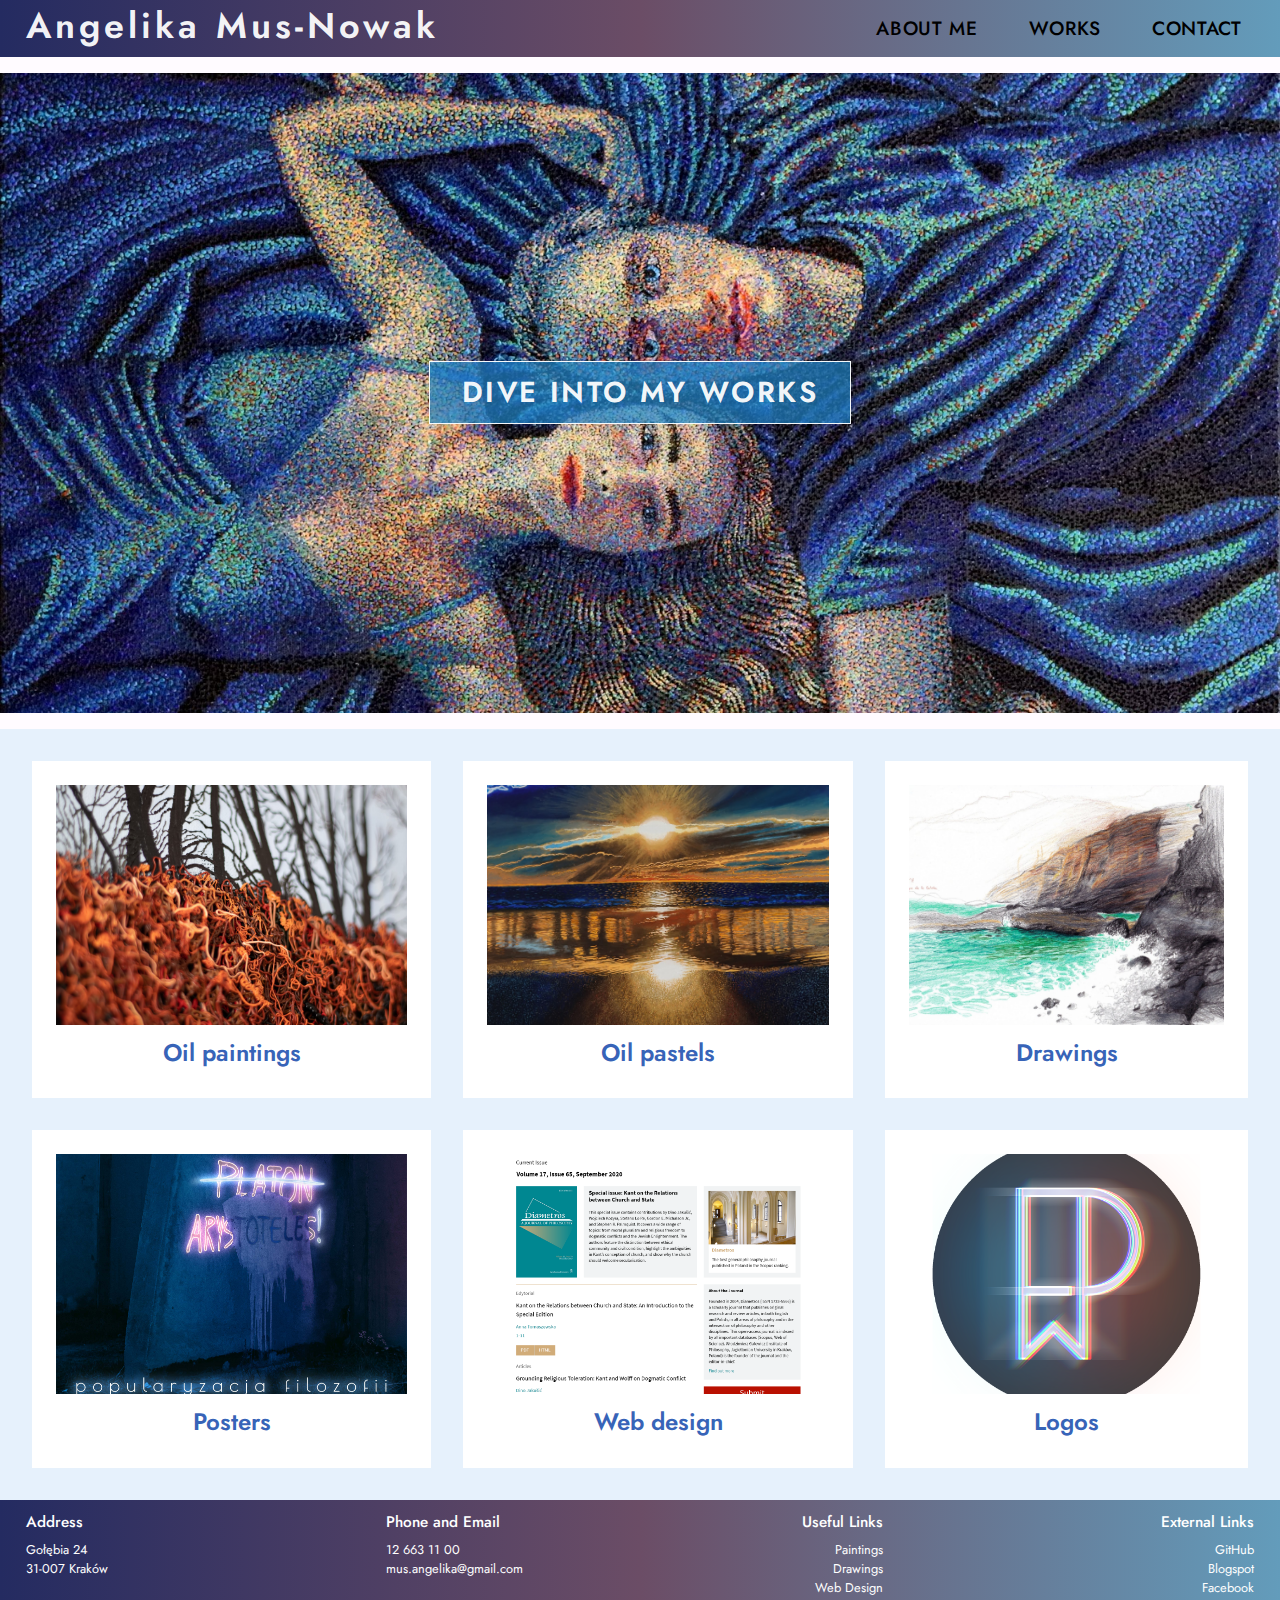
==== index.html @ d77639b1 "urlUpdate" ====
<!DOCTYPE html>
<html>
  <head>
    <meta charset="utf-8">
    <meta name="viewport" content="width=device-width, initial-scale=1">
    <title>Angelika Mus-Nowak - portfolio</title>
    <link rel='stylesheet' href='resources/reset.css'>
    <link href="https://fonts.googleapis.com/css2?family=Jost:ital,wght@0,200;0,300;0,400;0,500;0,600;0,700;1,200;1,300;1,400;1,500;1,600;1,700&display=swap" rel="stylesheet">
    <link rel='stylesheet' href='resources/styles.css'>
  </head>

  <body>
      <header>
        <h1><a href="./">Angelika <span class="nobr">Mus-Nowak</span></a></h1>
        <ul>
          <li><a href="about-me.html">ABOUT ME</a></li>
          <li><a href="#works">WORKS</a></li>
          <li><a href="#contact">CONTACT</a></li>
        </ul>
      </header>
      <div class="main">
        <a href="#works">
          <h1>Dive into my works</h1>
        </a>
      </div>
      <div id="works" class="works">
        <a id="w1" class="w1" href="https://angelikamus.blogspot.com/search/label/farby%20olejne" target="_blank" rel="noopener noreferrer">
            <div class="image"></div>
            <h2>Oil paintings</h2>
        </a>
        <a id="w2" class="w2" href="https://angelikamus.blogspot.com/search/label/pastele%20olejne" target="_blank" rel="noopener noreferrer">
          <div class="image"></div>
          <h2>Oil pastels</h2>
        </a>
        <a id="w3" class="w3" href="https://angelikamus.blogspot.com/search/label/rysunek" target="_blank" rel="noopener noreferrer">
          <div class="image"></div>
          <h2>Drawings</h2>
        </a>
        <a id="w4" class="w4" href="https://angelikamus.blogspot.com/2012/12/plakaty-dla-filozofow-uj.html" target="_blank" rel="noopener noreferrer">
          <div class="image"></div>
          <h2>Posters</h2>
        </a>
        <div id="w5" class="w5">
          <div class="image"></div>
          <h2>Web design</h2>
        </div>
        <a id="w6" class="w6" href="https://angelikamus.blogspot.com/2012/12/loga.html" target="_blank" rel="noopener noreferrer">
          <div class="image"></div>
          <h2>Logos</h2>
        </a>
      </div>
      <footer>
        <section>
          <h3 id="contact">Address</h3>
          <p>Gołębia 24</br>
            31-007 Kraków</p>
        </section>
        <section>
          <h3>Phone and Email</h3>
          <p>12 663 11 00</br>
            mus.angelika@gmail.com</p>
        </section>
        <section  class="right">
          <h3>Useful Links</h3>
          <ul>
            <li><a href="#w1">Paintings</a></li>
            <li><a href="#w3">Drawings</a></li>
            <li><a href="#w5">Web Design</a></li>  
          </ul>
        </section>
        <section class="right">
          <h3>External Links</h3>
          <ul>
            <li><a href="https://github.com/angelikamusnowak" target="_blank" rel="noopener noreferrer">GitHub</a></li>
            <li><a href="https://angelikamus.blogspot.com/" target="_blank" rel="noopener noreferrer">Blogspot</a></li>
            <li><a href="https://www.facebook.com/art.angelika.mus" target="_blank" rel="noopener noreferrer">Facebook</a></li>  
          </ul>
        </section>
      </footer>
    </div>
    <script src="main.js"></script>
  </body>

</html>
---- resources/styles.css ----
body {
    background-color: #fffbff;
    color: #000000;
    text-align: center;
    font-size: 16px;
    font-family: 'Jost', sans-serif;
}


h1 {
  font-size: 1.8rem;
  font-weight: 600;
  letter-spacing: 0.25rem;
}

h2 {
  font-size: 1.5rem;
  font-weight: 600;
  margin-bottom: 0.6rem;
}

h3 {
  font-size: 1.2rem;
  font-weight: 500;
  margin-bottom: 0.5rem;
}

span.nobr { 
  white-space: nowrap; 
}

@media only screen and (max-width: 800px) {
  body {
    font-size: 14px;
  }
}

@media only screen and (max-width: 630px) {
  body {
    font-size: 13px;
  }
}

/*header*/

header {
  display: flex;
  background-color: rgba(36, 43, 97, 1);
  background-image: linear-gradient(90deg, rgb(36, 43, 97) 0%, rgba(107, 77, 102, 1) 50%, rgba(99, 156, 187, 1) 100%);
  color: rgba(255, 255, 255, 0.863);
  justify-content: space-between;
}

header h1 {
  font-size: 2.8vw;
  flex-shrink: 4;
  padding-left: 2vw;
  padding-bottom: 0.8rem;
  padding-top: 0.5rem;
  margin: auto 0;
  text-align: left;
}

header h1 a{
  transition: color 0.5s ease-in-out;
  color: rgba(255, 255, 255, 0.959);
}

header h1 a:hover{
  color: rgba(219, 242, 255, 0.719);
}

header ul {
  flex-shrink: 1;
  display: inline-flex;
  justify-content: space-between;
  align-items: center;
  padding: 1.25vw 1vw 0.75vw 1vw;
  flex-wrap: wrap;
}

header li {
  flex-shrink: 3;
  margin-bottom: 0.5vw;
  letter-spacing: 0.05vw;
  font-size: 1.5vw;
  font-weight: 500;
  padding: 0 2vw;
  color: black;
  transition: color 1s ease-in-out;
}

header li a:hover {
  color: rgb(255, 244, 244);
}

@media only screen and (max-width: 1000px) {
  header li {
    font-size: 1.7vw;
  }

  header h1 {
    font-size: 3.2vw;
  }
}

@media only screen and (max-width: 860px) {
    header ul {
      justify-content: flex-end;
    }
    header li {
      font-size: 1.1rem;
    }
    
    header h1 {
      font-size: 1.9rem;
    }
}

@media only screen and (max-width: 600px) {
    header li {
      font-size: 1rem;
    }
    
    header h1 {
      font-size: 1.7rem;
    }
}

/*main*/

.main {
  background-image: url(images/banner_painting.JPG);
  background-repeat: no-repeat;
  background-position: center;
  background-size: cover;
  display: flex;
  flex-direction: column;
  justify-content: center;
  height: 50vw;
  margin: 1rem auto;
}

.main a {
  border: 1px solid rgba(255, 255, 255, 0.952);
  background-color: #2187caaf;
  width: fit-content;
  margin: auto;
  transition: transform 1.5s ease-in-out;
}

.main a:hover {
  background-color: rgba(255, 255, 255, 0.801);
  transform: scale(1.5);
}

.main h1 {
  width: fit-content;
  margin: auto;
  text-transform: uppercase;
  color: rgba(255, 255, 255, 0.966);
  padding: 1rem 2rem;
  letter-spacing: 0.15rem;
}
.main h1:hover {
  color: #125cb1d5;
}
@media only screen and (max-width: 630px) {
  .main h1 {
    font-size: 1.3rem;
  }
  .main a:hover {
    transform: scale(1.1);
  }
}

/*works*/

.works {
  display: grid;
  grid-template-areas: "A B C"
                      "D E F";
  gap: 2rem;
  padding: 2rem;
  background-color: #e6f1fc;
}

.works>div, .works>a{
  background-color: white;
  padding: 1.5rem;
  color: #0a41a8d0;
  transition: transform 1.8s 0.1s;
}

.works .image {
  height: 15rem;
  width: auto;
  margin-bottom: 1rem;
  background-repeat: no-repeat;
  background-position: center;
  background-size: cover;
  transition: transform 1.8s;
}

.works h2 {
  transition: transform 1.8s;
}

.w1 .image {
  background-image: url(images/paintings.jpg);
}

.w2 .image {
  background-image: url(images/pastel.JPG);
}

.w3 .image {
  background-image: url(images/drawings.jpg);
}

.w4 .image {
  background-image: url(images/poster.jpg);
}

.w5 .image {
  background-image: url(images/web_design.png);
}

.w6 .image {
  background-image: url(images/logo.png);
}

@media only screen and (max-width: 800px) {
  .works {
    grid-template: 1fr 1fr 1fr / 1fr 1fr;
  }
}

@media only screen and (max-width: 630px) {
  .works {
    grid-template: repeat(6, 1fr)/ 1fr;
  }
}

/*nav*/

nav {
  text-align: left;
  margin: 1rem 2vw;
}

nav a {
  color: rgb(50, 76, 163);
}

nav a:hover {
  color: rgb(124, 69, 108);
}

/*about me*/

.about-me {
  background-image: url(images/me.JPG);
  background-repeat: no-repeat;
  background-position: center;
  background-size: cover;
  display: flex;
  flex-direction: column;
  justify-content: center;
  height: 40vw;
  margin: 1rem auto 2rem;
}

.about-me p {
  background-color: #e6f1fc9d;
  padding: 1rem 2vw;
  font-weight: 500;
}

@media only screen and (max-width: 650px) {
  .about-me {
    margin: 1rem auto 1rem;
  }
}

/*footer*/

footer {
  display: flex;
  justify-content: space-between;
  background-color: rgba(36, 43, 97, 1);
  background-image: linear-gradient(90deg, rgba(36, 43, 97, 1) 0%, rgba(107, 77, 102, 1) 50%, rgba(99, 156, 187, 1) 100%);
  color:white;
  padding: 1vw 2vw;
  line-height: 1.5vw;
  text-align: left;
  font-size: 1vw;
}

footer h3 {
  font-size: 1.2vw;
}

footer a {
  color: white;
}

footer a:hover {
  color:black;
}

footer .right {
  text-align: right;
}

@media only screen and (max-width: 1267px) {
  footer {
    font-size: 0.9rem;
    line-height: 1.4rem;
    padding: 2vw 2vw;
  }

  footer h3 {
    font-size: 1.1rem;
  }
}

@media only screen and (max-width: 840px) {
    footer {
      font-size: 1.7vw;
      line-height: 2.2vw;
      padding: 2vw 2vw;
    }
  
    footer h3 {
      font-size: 2.2vw;
    }
  }

@media only screen and (max-width: 650px) {
    footer {
      flex-direction: column;
      font-size: 0.8rem;
      padding: 1rem 2rem;
      line-height: 1.2rem;
    }

    footer section {
      margin: 1rem 0;
    }

    footer h3 {
      font-size: 1.1rem;
    }

    footer a:hover {
      color:rgb(157, 211, 255)
    }

    footer .right {
      text-align: left;
    }
  }
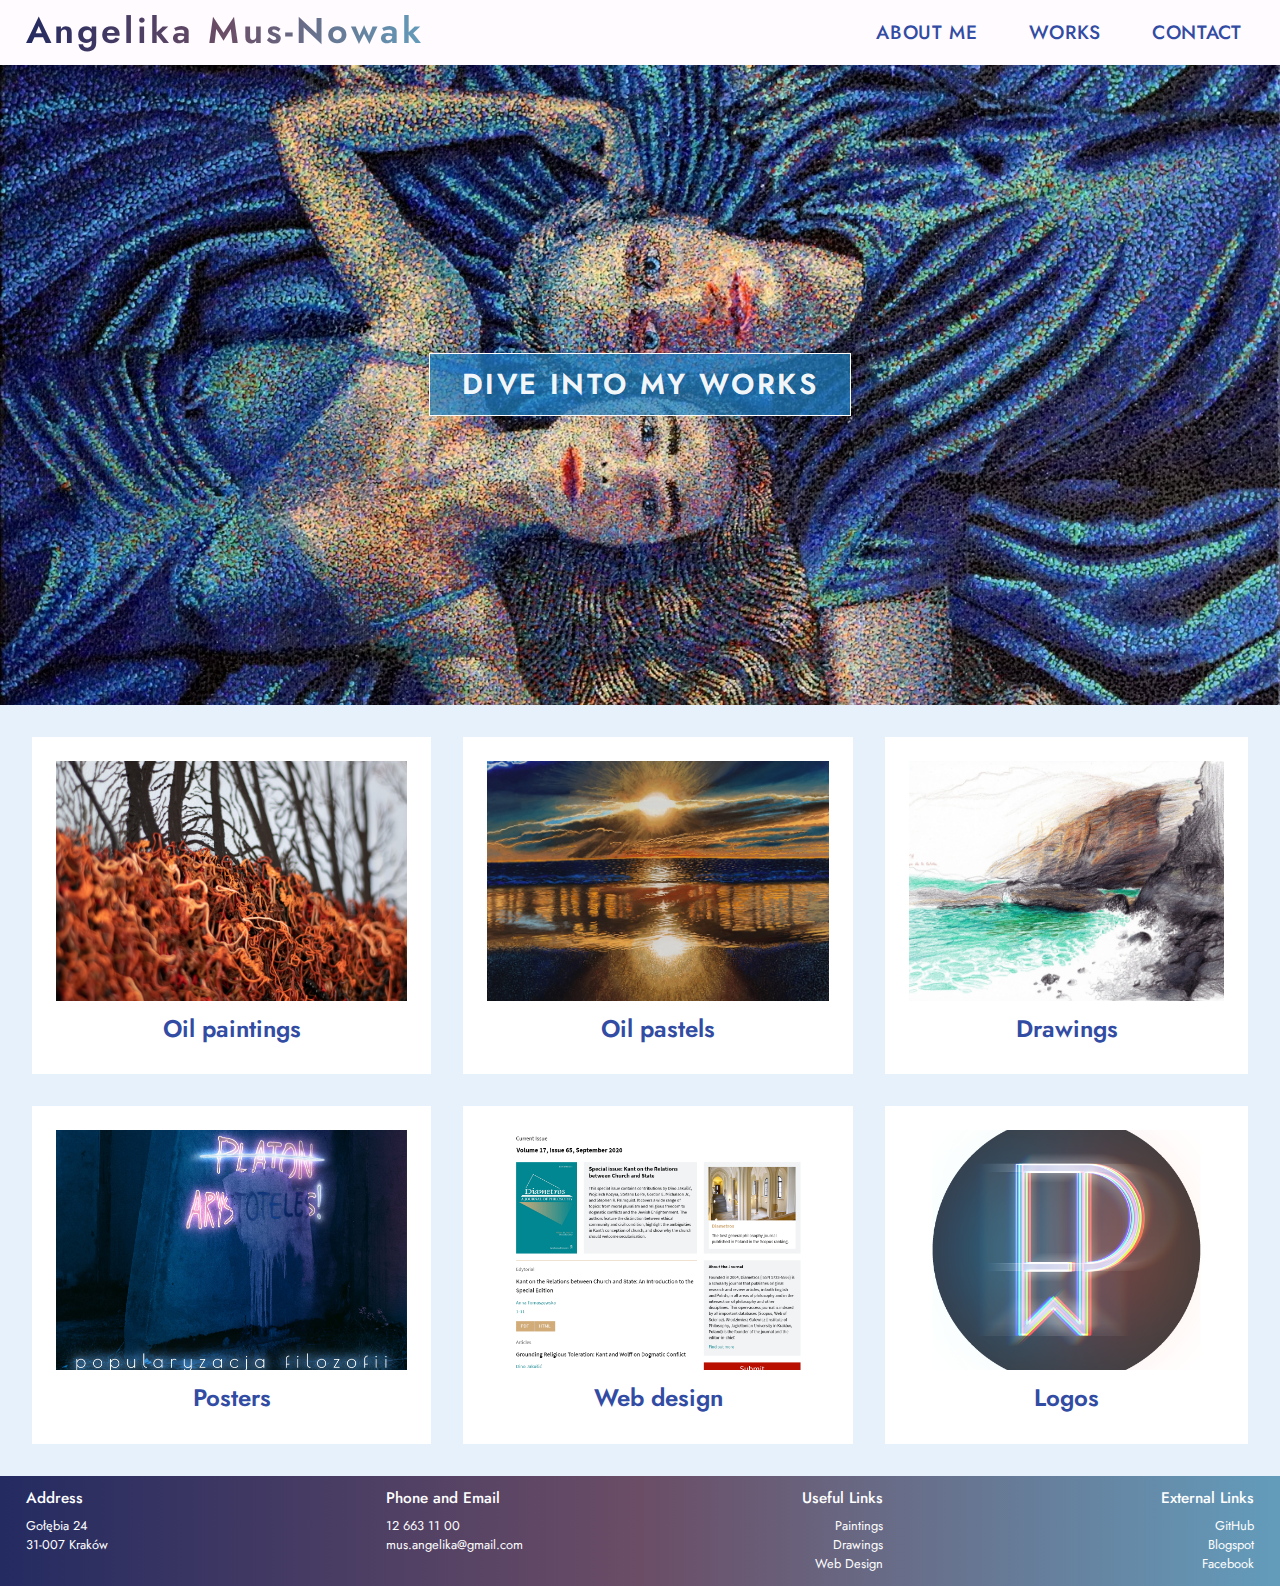
==== commit bb5ab03e: "color changes" ====
--- a/index.html
+++ b/index.html
@@ -36,7 +36,7 @@
           <div class="image"></div>
           <h2>Drawings</h2>
         </a>
-        <a id="w4" class="w4" href="https://angelikamus.blogspot.com/2012/12/plakaty-dla-filozofow-uj.html" target="_blank" rel="noopener noreferrer">
+        <a id="w4" class="w4" href="https://angelikamusnowak.blogspot.com/search/label/plakat" target="_blank" rel="noopener noreferrer">
           <div class="image"></div>
           <h2>Posters</h2>
         </a>
@@ -44,7 +44,7 @@
           <div class="image"></div>
           <h2>Web design</h2>
         </div>
-        <a id="w6" class="w6" href="https://angelikamus.blogspot.com/2012/12/loga.html" target="_blank" rel="noopener noreferrer">
+        <a id="w6" class="w6" href="https://angelikamusnowak.blogspot.com/search/label/logo" target="_blank" rel="noopener noreferrer">
           <div class="image"></div>
           <h2>Logos</h2>
         </a>
@@ -63,8 +63,8 @@
         <section  class="right">
           <h3>Useful Links</h3>
           <ul>
-            <li><a href="#w1">Paintings</a></li>
-            <li><a href="#w3">Drawings</a></li>
+            <li><a href="https://angelikamus.blogspot.com/search/label/farby%20olejne">Paintings</a></li>
+            <li><a href="https://angelikamus.blogspot.com/search/label/rysunek">Drawings</a></li>
             <li><a href="#w5">Web Design</a></li>  
           </ul>
         </section>
@@ -78,7 +78,6 @@
         </section>
       </footer>
     </div>
-    <script src="main.js"></script>
   </body>
 
 </html>
--- a/resources/styles.css
+++ b/resources/styles.css
@@ -10,7 +10,7 @@
 h1 {
   font-size: 1.8rem;
   font-weight: 600;
-  letter-spacing: 0.25rem;
+  letter-spacing: 0.2rem;
 }
 
 h2 {
@@ -45,9 +45,6 @@
 
 header {
   display: flex;
-  background-color: rgba(36, 43, 97, 1);
-  background-image: linear-gradient(90deg, rgb(36, 43, 97) 0%, rgba(107, 77, 102, 1) 50%, rgba(99, 156, 187, 1) 100%);
-  color: rgba(255, 255, 255, 0.863);
   justify-content: space-between;
 }
 
@@ -55,19 +52,24 @@
   font-size: 2.8vw;
   flex-shrink: 4;
   padding-left: 2vw;
-  padding-bottom: 0.8rem;
-  padding-top: 0.5rem;
+  padding-bottom: 1rem;
+  padding-top: 0.8rem;
   margin: auto 0;
   text-align: left;
 }
 
 header h1 a{
-  transition: color 0.5s ease-in-out;
-  color: rgba(255, 255, 255, 0.959);
-}
-
-header h1 a:hover{
-  color: rgba(219, 242, 255, 0.719);
+  background-color: rgba(36, 43, 97, 1);
+  background-image: linear-gradient(90deg, rgba(36, 43, 97, 1) 0%, rgba(107, 77, 102, 1) 50%, rgba(99, 156, 187, 1) 100%);
+  -webkit-background-clip: text;
+  background-clip: text;
+  -webkit-text-fill-color: transparent;
+  transition: background-color 0.2s ease-out;
+}
+
+header h1 a:hover {
+  background-color:  rgb(253, 93, 93);
+  background-image: none;
 }
 
 header ul {
@@ -86,12 +88,15 @@
   font-size: 1.5vw;
   font-weight: 500;
   padding: 0 2vw;
-  color: black;
-  transition: color 1s ease-in-out;
+}
+
+header li a {
+  color: rgb(50, 76, 163);
+  transition: color 0.2s ease-out;
 }
 
 header li a:hover {
-  color: rgb(255, 244, 244);
+  color:  rgb(253, 93, 93);
 }
 
 @media only screen and (max-width: 1000px) {
@@ -117,15 +122,25 @@
     }
 }
 
+@media only screen and (max-width: 715px) {
+
+    header h1 a{
+      background-color: rgb(50, 76, 163);
+      background-image: none;
+    }
+    
+}
+
 @media only screen and (max-width: 600px) {
-    header li {
-      font-size: 1rem;
-    }
-    
-    header h1 {
-      font-size: 1.7rem;
-    }
-}
+  header li {
+    font-size: 1rem;
+  }
+  
+  header h1 {
+    font-size: 1.7rem;
+  }
+}
+
 
 /*main*/
 
@@ -138,11 +153,11 @@
   flex-direction: column;
   justify-content: center;
   height: 50vw;
-  margin: 1rem auto;
+  margin: auto;
 }
 
 .main a {
-  border: 1px solid rgba(255, 255, 255, 0.952);
+  border: 1px solid rgb(255, 255, 255);
   background-color: #2187caaf;
   width: fit-content;
   margin: auto;
@@ -150,7 +165,7 @@
 }
 
 .main a:hover {
-  background-color: rgba(255, 255, 255, 0.801);
+  background-color: rgba(254, 101, 101, 0.507);;
   transform: scale(1.5);
 }
 
@@ -162,9 +177,22 @@
   padding: 1rem 2rem;
   letter-spacing: 0.15rem;
 }
-.main h1:hover {
-  color: #125cb1d5;
-}
+
+@media only screen and (max-width: 1200px) {
+  .main h1 {
+    font-size: 1.5rem;
+  }
+  .main a:hover {
+    transform: scale(1.3);
+  }
+}
+
+@media only screen and (max-width: 733px) {
+  .main h1 {
+    font-size: 1.3rem;
+  }
+}
+
 @media only screen and (max-width: 630px) {
   .main h1 {
     font-size: 1.3rem;
@@ -188,8 +216,13 @@
 .works>div, .works>a{
   background-color: white;
   padding: 1.5rem;
-  color: #0a41a8d0;
-  transition: transform 1.8s 0.1s;
+  color: rgb(50, 76, 163);
+  transition: transform 1.8s 0.1s, color 1.8s 0.1s;;
+}
+
+.works>div:hover, .works>a:hover {
+  transform: scale(1.07);
+  color:  rgb(253, 93, 93);
 }
 
 .works .image {
@@ -275,6 +308,7 @@
   background-color: #e6f1fc9d;
   padding: 1rem 2vw;
   font-weight: 500;
+  line-height: 1.5rem;
 }
 
 @media only screen and (max-width: 650px) {
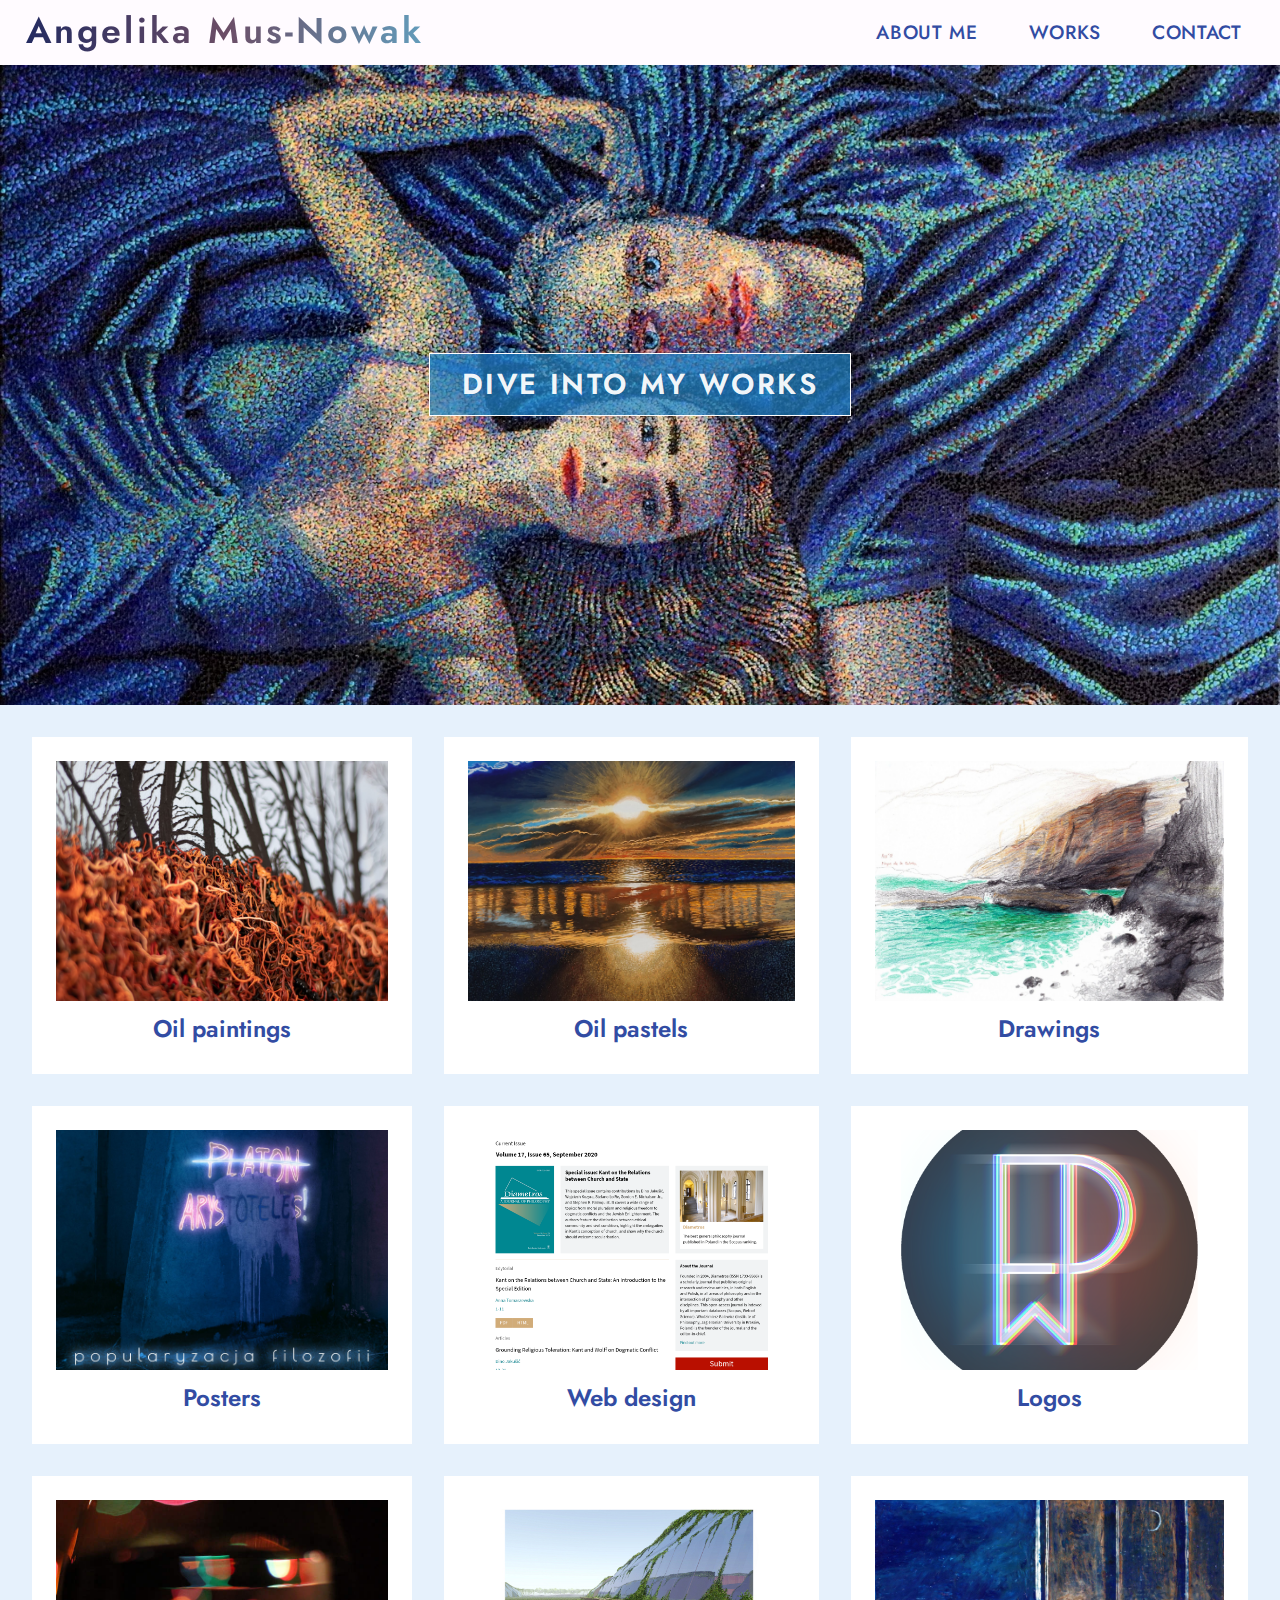
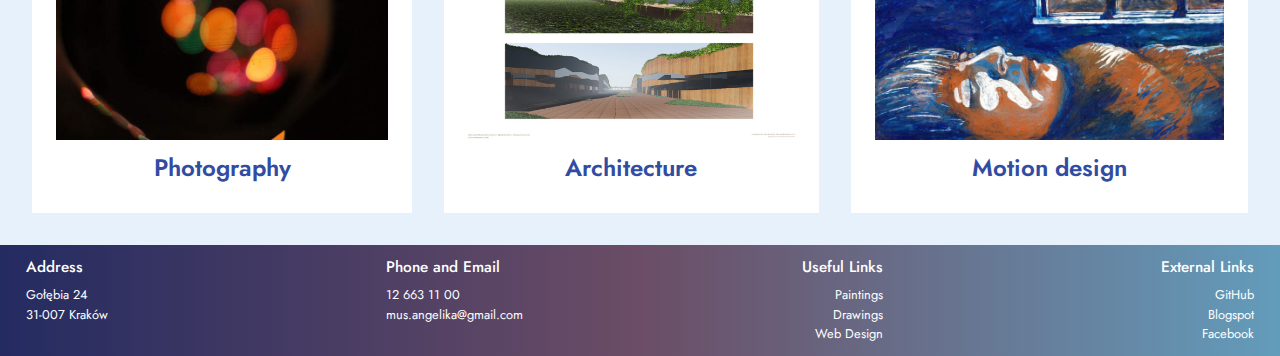
==== commit 092a655f: "new works" ====
--- a/index.html
+++ b/index.html
@@ -14,12 +14,12 @@
         <h1><a href="./">Angelika <span class="nobr">Mus-Nowak</span></a></h1>
         <ul>
           <li><a href="about-me.html">ABOUT ME</a></li>
-          <li><a href="#works">WORKS</a></li>
+          <li><a href="#w1">WORKS</a></li>
           <li><a href="#contact">CONTACT</a></li>
         </ul>
       </header>
       <div class="main">
-        <a href="#works">
+        <a href="#w1">
           <h1>Dive into my works</h1>
         </a>
       </div>
@@ -47,6 +47,18 @@
         <a id="w6" class="w6" href="https://angelikamusnowak.blogspot.com/search/label/logo" target="_blank" rel="noopener noreferrer">
           <div class="image"></div>
           <h2>Logos</h2>
+        </a>
+        <a id="w7" class="w7" href="https://www.shutterstock.com/pl/g/Angelika+Mus-Nowak" target="_blank" rel="noopener noreferrer">
+          <div class="image"></div>
+          <h2>Photography</h2>
+        </a>
+        <a id="w8" class="w8" href="https://angelikamus.blogspot.com/search/label/architektura" target="_blank" rel="noopener noreferrer">
+          <div class="image"></div>
+          <h2>Architecture</h2>
+        </a>
+        <a id="w9" class="w9" href="https://www.youtube.com/watch?v=5pX-GLjHRUs" target="_blank" rel="noopener noreferrer">
+          <div class="image"></div>
+          <h2>Motion design</h2>
         </a>
       </div>
       <footer>
--- a/resources/styles.css
+++ b/resources/styles.css
@@ -217,12 +217,12 @@
   background-color: white;
   padding: 1.5rem;
   color: rgb(50, 76, 163);
-  transition: transform 1.8s 0.1s, color 1.8s 0.1s;;
+  transition: transform 1.2s ease-in-out, color 1.2s ease-in-out;
 }
 
 .works>div:hover, .works>a:hover {
   transform: scale(1.07);
-  color:  rgb(253, 93, 93);
+  color:  rgb(252, 69, 69);
 }
 
 .works .image {
@@ -263,6 +263,24 @@
   background-image: url(images/logo.png);
 }
 
+.w7 .image {
+  background-image: url(images/photography.JPG);
+}
+
+.w8 .image {
+  background-image: url(images/rendery.jpg);
+}
+
+.w9 .image {
+  background-image: url(images/motion.jpg);
+  background-position: bottom;
+  transition: background-image 1.2s ease-out;
+}
+
+.w9 .image:hover {
+  background-image: url(images/motion2.jpg);
+}
+
 @media only screen and (max-width: 800px) {
   .works {
     grid-template: 1fr 1fr 1fr / 1fr 1fr;
@@ -287,7 +305,7 @@
 }
 
 nav a:hover {
-  color: rgb(124, 69, 108);
+  color: rgb(252, 69, 69);
 }
 
 /*about me*/
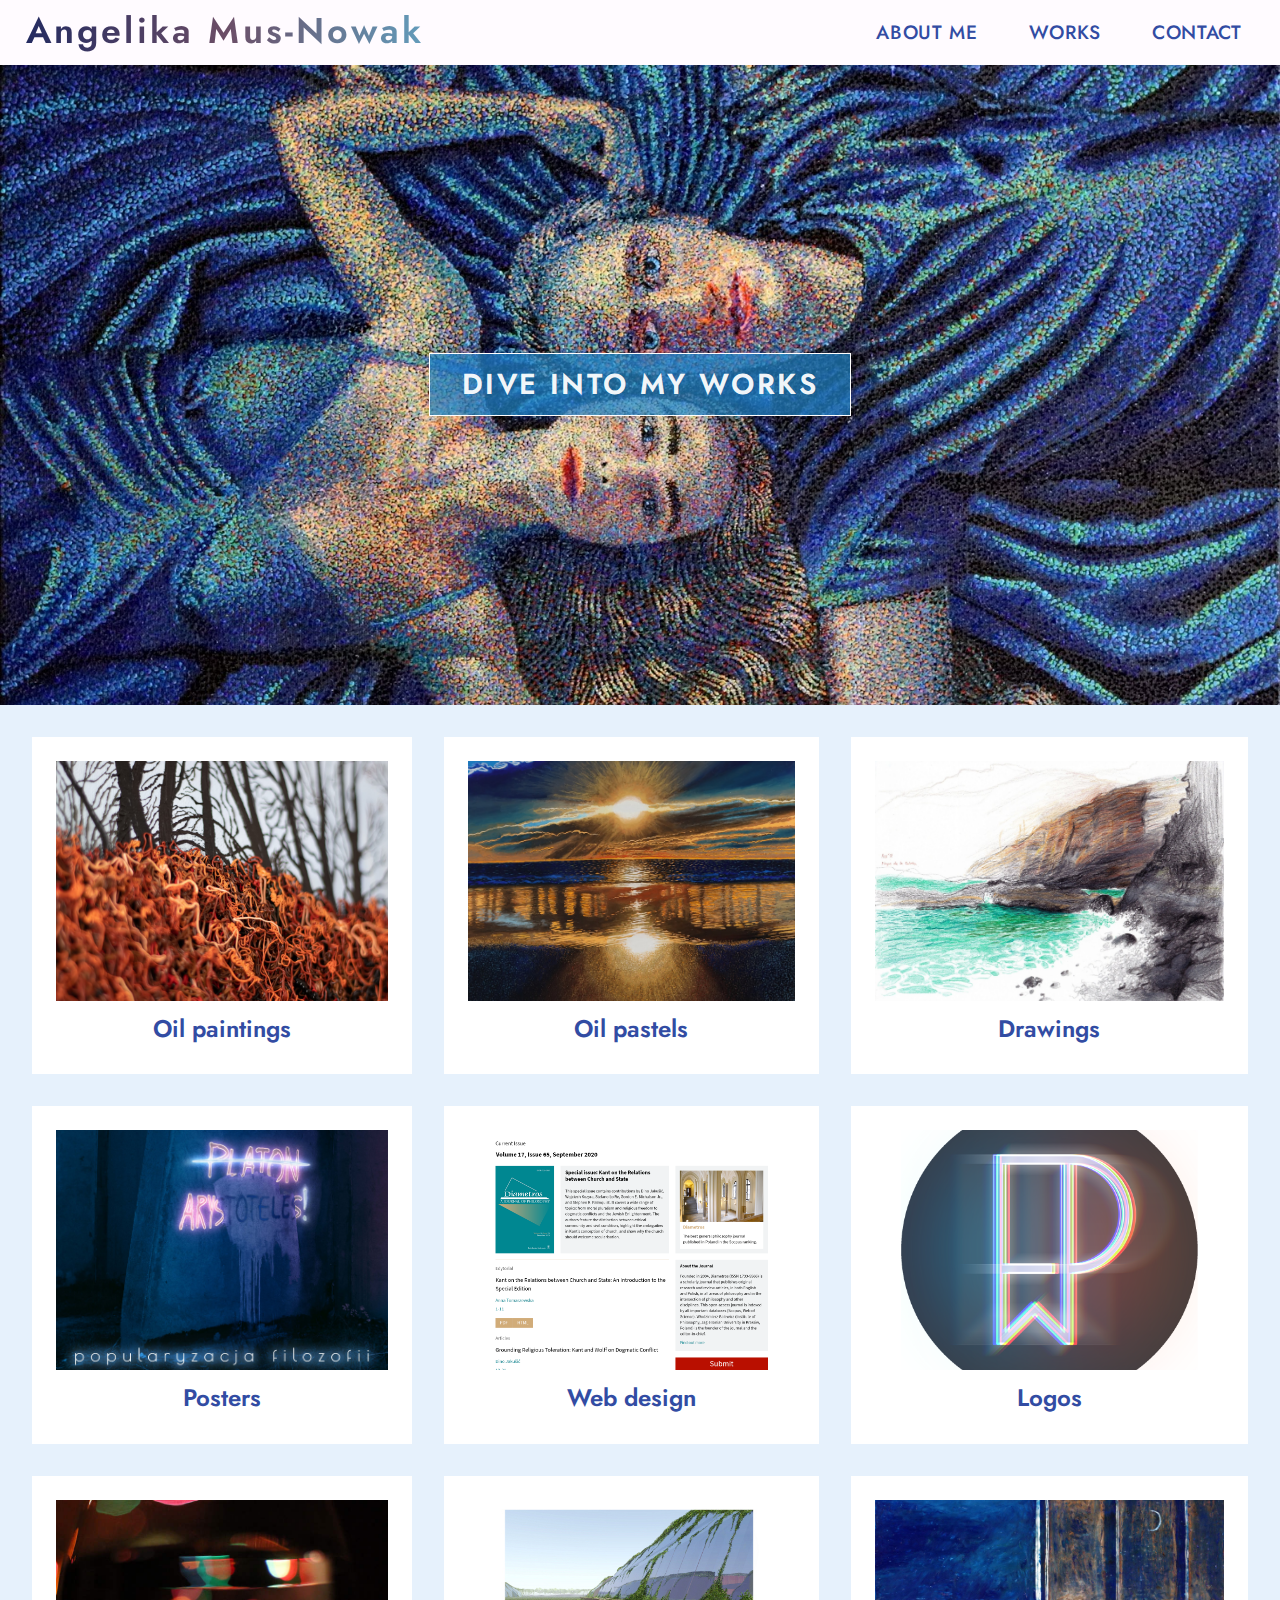
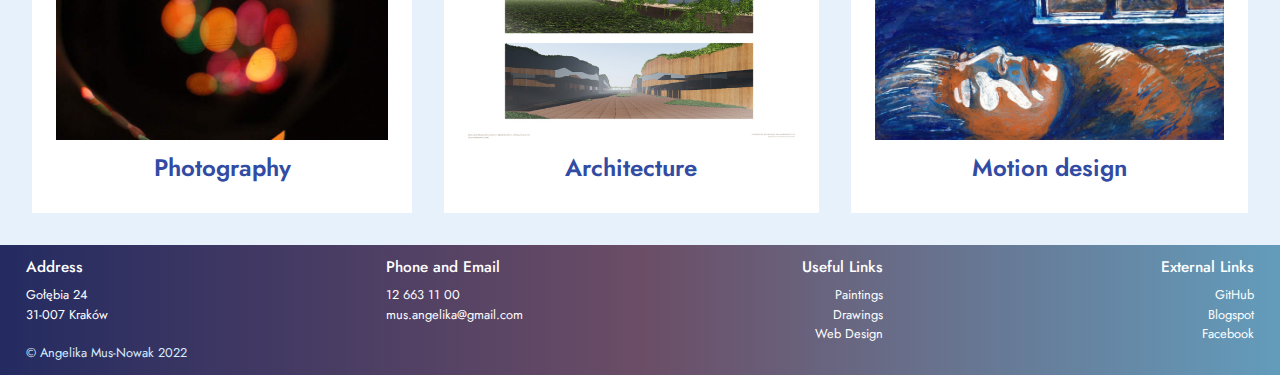
==== commit 40e75514: "diametros" ====
--- a/index.html
+++ b/index.html
@@ -14,12 +14,12 @@
         <h1><a href="./">Angelika <span class="nobr">Mus-Nowak</span></a></h1>
         <ul>
           <li><a href="about-me.html">ABOUT ME</a></li>
-          <li><a href="#w1">WORKS</a></li>
+          <li><a href="#works">WORKS</a></li>
           <li><a href="#contact">CONTACT</a></li>
         </ul>
       </header>
       <div class="main">
-        <a href="#w1">
+        <a href="#works">
           <h1>Dive into my works</h1>
         </a>
       </div>
@@ -40,10 +40,10 @@
           <div class="image"></div>
           <h2>Posters</h2>
         </a>
-        <div id="w5" class="w5">
+        <a id="w5" class="w5" href="web_design.html">
           <div class="image"></div>
           <h2>Web design</h2>
-        </div>
+        </a>
         <a id="w6" class="w6" href="https://angelikamusnowak.blogspot.com/search/label/logo" target="_blank" rel="noopener noreferrer">
           <div class="image"></div>
           <h2>Logos</h2>
@@ -62,32 +62,35 @@
         </a>
       </div>
       <footer>
-        <section>
-          <h3 id="contact">Address</h3>
-          <p>Gołębia 24</br>
-            31-007 Kraków</p>
-        </section>
-        <section>
-          <h3>Phone and Email</h3>
-          <p>12 663 11 00</br>
-            mus.angelika@gmail.com</p>
-        </section>
-        <section  class="right">
-          <h3>Useful Links</h3>
-          <ul>
-            <li><a href="https://angelikamus.blogspot.com/search/label/farby%20olejne">Paintings</a></li>
-            <li><a href="https://angelikamus.blogspot.com/search/label/rysunek">Drawings</a></li>
-            <li><a href="#w5">Web Design</a></li>  
-          </ul>
-        </section>
-        <section class="right">
-          <h3>External Links</h3>
-          <ul>
-            <li><a href="https://github.com/angelikamusnowak" target="_blank" rel="noopener noreferrer">GitHub</a></li>
-            <li><a href="https://angelikamus.blogspot.com/" target="_blank" rel="noopener noreferrer">Blogspot</a></li>
-            <li><a href="https://www.facebook.com/art.angelika.mus" target="_blank" rel="noopener noreferrer">Facebook</a></li>  
-          </ul>
-        </section>
+        <div class="footer">
+          <section>
+            <h3 id="contact">Address</h3>
+            <p>Gołębia 24</br>
+              31-007 Kraków</p>
+          </section>
+          <section>
+            <h3>Phone and Email</h3>
+            <p>12 663 11 00</br>
+              mus.angelika@gmail.com</p>
+          </section>
+          <section  class="right">
+            <h3>Useful Links</h3>
+            <ul>
+              <li><a href="https://angelikamus.blogspot.com/search/label/farby%20olejne">Paintings</a></li>
+              <li><a href="https://angelikamus.blogspot.com/search/label/rysunek">Drawings</a></li>
+              <li><a href="#w5">Web Design</a></li>  
+            </ul>
+          </section>
+          <section class="right">
+            <h3>External Links</h3>
+            <ul>
+              <li><a href="https://github.com/angelikamusnowak" target="_blank" rel="noopener noreferrer">GitHub</a></li>
+              <li><a href="https://angelikamus.blogspot.com/" target="_blank" rel="noopener noreferrer">Blogspot</a></li>
+              <li><a href="https://www.facebook.com/art.angelika.mus" target="_blank" rel="noopener noreferrer">Facebook</a></li>  
+            </ul>
+          </section>
+        </div>
+        <p>&copy; Angelika Mus-Nowak 2022</p>
       </footer>
     </div>
   </body>
--- a/resources/styles.css
+++ b/resources/styles.css
@@ -123,12 +123,15 @@
 }
 
 @media only screen and (max-width: 715px) {
-
-    header h1 a{
-      background-color: rgb(50, 76, 163);
-      background-image: none;
-    }
-    
+    header ul {
+      flex-direction:column;
+      justify-content: space-around;
+      align-items: flex-end;
+      margin: 0.1rem;
+    }
+    header li {
+      margin: 0.15rem;
+    }
 }
 
 @media only screen and (max-width: 600px) {
@@ -141,6 +144,16 @@
   }
 }
 
+@media only screen and (max-width: 459px) {
+  header h1 a{
+    background-color: rgb(50, 76, 163);
+    background-image: none;
+  }
+  
+  header li {
+    white-space: nowrap;
+  }
+}
 
 /*main*/
 
@@ -281,15 +294,22 @@
   background-image: url(images/motion2.jpg);
 }
 
-@media only screen and (max-width: 800px) {
+@media only screen and (max-width: 863px) {
   .works {
     grid-template: 1fr 1fr 1fr / 1fr 1fr;
   }
-}
-
-@media only screen and (max-width: 630px) {
+  .w1 {
+    grid-column: span 2;
+  }
+}
+
+@media only screen and (max-width: 650px) {
   .works {
     grid-template: repeat(6, 1fr)/ 1fr;
+    gap: 1.3rem;
+  }
+  .w1 {
+    grid-column: span 1;
   }
 }
 
@@ -332,14 +352,61 @@
 @media only screen and (max-width: 650px) {
   .about-me {
     margin: 1rem auto 1rem;
-  }
+    height: 25rem;
+  }
+}
+
+/*web design*/
+
+.web-design {
+  display: grid;
+  gap: 2rem;
+  padding: 2rem;
+  background-color: #e6f1fc;
+}
+
+.web-design>div, .web-design>a{
+  background-color: white;
+  padding: 1.5rem;
+  color: rgb(50, 76, 163);
+  transition: transform 1.2s ease-in-out, color 1.2s ease-in-out;
+}
+
+.web-design>div:hover, .web-design>a:hover {
+  transform: scale(1.05);
+  color:  rgb(252, 69, 69);
+}
+
+.web-design .image {
+  height: 15rem;
+  width: auto;
+  margin-bottom: 1rem;
+  background-repeat: no-repeat;
+  background-position: center;
+  background-size: cover;
+  transition: transform 1.8s;
+}
+
+.web-design h2 {
+  transition: transform 1.8s;
+}
+
+.web1 .image {
+  background-image: url(images/diametros_preview.png);
+  background-position: top;
+}
+
+.web2 .image {
+  background-image: url(images/pastel.JPG);
+}
+
+.web3 .image {
+  background-image: url(images/drawings.jpg);
 }
 
 /*footer*/
 
 footer {
-  display: flex;
-  justify-content: space-between;
   background-color: rgba(36, 43, 97, 1);
   background-image: linear-gradient(90deg, rgba(36, 43, 97, 1) 0%, rgba(107, 77, 102, 1) 50%, rgba(99, 156, 187, 1) 100%);
   color:white;
@@ -349,19 +416,28 @@
   font-size: 1vw;
 }
 
-footer h3 {
+footer>p {
+  color:rgb(215, 237, 255)
+}
+
+.footer {
+  display: flex;
+  justify-content: space-between;
+}
+
+.footer h3 {
   font-size: 1.2vw;
 }
 
-footer a {
+.footer a {
   color: white;
 }
 
-footer a:hover {
+.footer a:hover {
   color:black;
 }
 
-footer .right {
+.footer .right {
   text-align: right;
 }
 
@@ -372,7 +448,7 @@
     padding: 2vw 2vw;
   }
 
-  footer h3 {
+  .footer h3 {
     font-size: 1.1rem;
   }
 }
@@ -384,32 +460,35 @@
       padding: 2vw 2vw;
     }
   
-    footer h3 {
+    .footer h3 {
       font-size: 2.2vw;
     }
   }
 
 @media only screen and (max-width: 650px) {
     footer {
-      flex-direction: column;
       font-size: 0.8rem;
       padding: 1rem 2rem;
       line-height: 1.2rem;
     }
 
-    footer section {
+    .footer {
+      flex-direction: column;
+    }
+
+    .footer section {
       margin: 1rem 0;
     }
 
-    footer h3 {
+    .footer h3 {
       font-size: 1.1rem;
     }
 
-    footer a:hover {
+    .footer a:hover {
       color:rgb(157, 211, 255)
     }
 
-    footer .right {
+    .footer .right {
       text-align: left;
     }
   }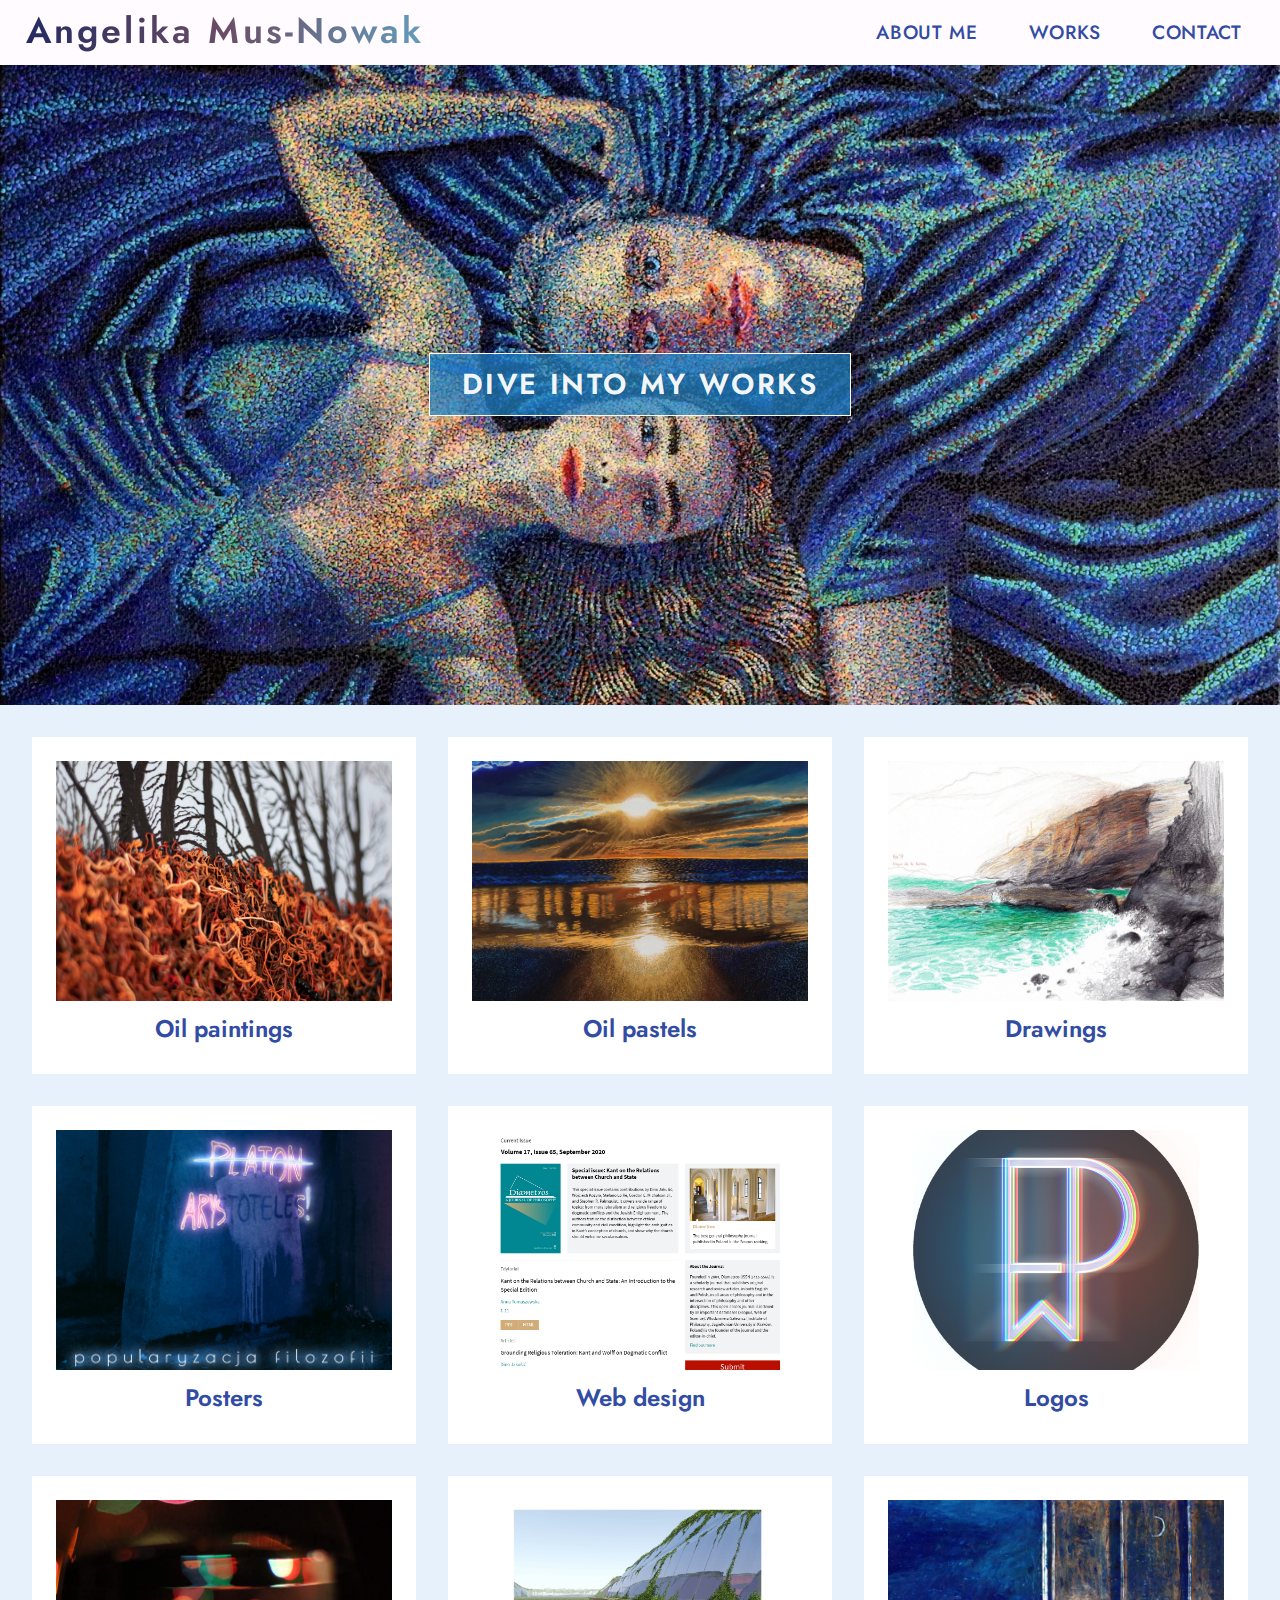
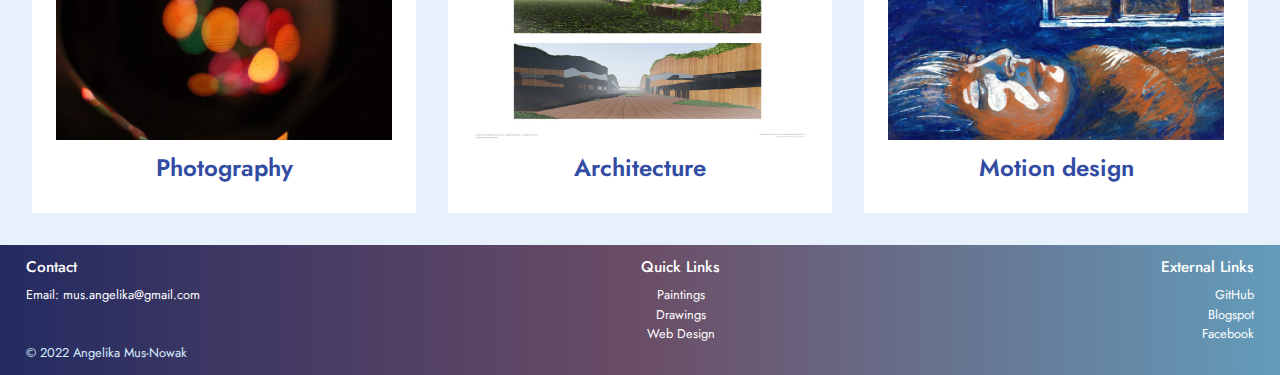
==== commit 9f28d604: "change of contact in footer" ====
--- a/index.html
+++ b/index.html
@@ -64,21 +64,15 @@
       <footer>
         <div class="footer">
           <section>
-            <h3 id="contact">Address</h3>
-            <p>Gołębia 24</br>
-              31-007 Kraków</p>
+            <h3 id="contact">Contact</h3>
+            <p>Email: mus.angelika@gmail.com</p>
           </section>
-          <section>
-            <h3>Phone and Email</h3>
-            <p>12 663 11 00</br>
-              mus.angelika@gmail.com</p>
-          </section>
-          <section  class="right">
-            <h3>Useful Links</h3>
+          <section class="center">
+            <h3>Quick Links</h3>
             <ul>
-              <li><a href="https://angelikamus.blogspot.com/search/label/farby%20olejne">Paintings</a></li>
-              <li><a href="https://angelikamus.blogspot.com/search/label/rysunek">Drawings</a></li>
-              <li><a href="#w5">Web Design</a></li>  
+              <li><a href="https://angelikamus.blogspot.com/search/label/farby%20olejne" target="_blank" rel="noopener noreferrer">Paintings</a></li>
+              <li><a href="https://angelikamus.blogspot.com/search/label/rysunek" target="_blank" rel="noopener noreferrer">Drawings</a></li>
+              <li><a href="web_design.html">Web Design</a></li>  
             </ul>
           </section>
           <section class="right">
@@ -90,7 +84,7 @@
             </ul>
           </section>
         </div>
-        <p>&copy; Angelika Mus-Nowak 2022</p>
+        <p>&copy; 2022 Angelika Mus-Nowak</p>
       </footer>
     </div>
   </body>
--- a/resources/styles.css
+++ b/resources/styles.css
@@ -25,9 +25,16 @@
   margin-bottom: 0.5rem;
 }
 
+h4 {
+  font-size: 1.1rem;
+  margin-bottom: 0.4rem;
+}
+
 span.nobr { 
   white-space: nowrap; 
 }
+
+/* media queries */
 
 @media only screen and (max-width: 800px) {
   body {
@@ -98,6 +105,8 @@
 header li a:hover {
   color:  rgb(253, 93, 93);
 }
+
+/* media queries */
 
 @media only screen and (max-width: 1000px) {
   header li {
@@ -191,6 +200,8 @@
   letter-spacing: 0.15rem;
 }
 
+/* media queries */
+
 @media only screen and (max-width: 1200px) {
   .main h1 {
     font-size: 1.5rem;
@@ -219,8 +230,7 @@
 
 .works {
   display: grid;
-  grid-template-areas: "A B C"
-                      "D E F";
+  grid-template-columns: repeat(3, 1fr);
   gap: 2rem;
   padding: 2rem;
   background-color: #e6f1fc;
@@ -294,6 +304,8 @@
   background-image: url(images/motion2.jpg);
 }
 
+/* media queries */
+
 @media only screen and (max-width: 863px) {
   .works {
     grid-template: 1fr 1fr 1fr / 1fr 1fr;
@@ -310,6 +322,16 @@
   }
   .w1 {
     grid-column: span 1;
+  }
+}
+
+@media only screen and (max-width: 450px) {
+  .works {
+    padding: 1.2rem;
+    gap: 1rem;
+  }
+  .works>div, .works>a {
+    padding: 1.3rem;
   }
 }
 
@@ -349,6 +371,8 @@
   line-height: 1.5rem;
 }
 
+/* media queries */
+
 @media only screen and (max-width: 650px) {
   .about-me {
     margin: 1rem auto 1rem;
@@ -356,19 +380,19 @@
   }
 }
 
-/*web design*/
+/*web designs*/
 
 .web-design {
   display: grid;
   gap: 2rem;
-  padding: 2rem;
+  padding: 2rem 7vw;
   background-color: #e6f1fc;
 }
 
 .web-design>div, .web-design>a{
+  color:rgb(50, 76, 163);
   background-color: white;
   padding: 1.5rem;
-  color: rgb(50, 76, 163);
   transition: transform 1.2s ease-in-out, color 1.2s ease-in-out;
 }
 
@@ -378,11 +402,11 @@
 }
 
 .web-design .image {
-  height: 15rem;
+  height: 27rem;
   width: auto;
-  margin-bottom: 1rem;
+  margin-bottom: 1.5rem;
   background-repeat: no-repeat;
-  background-position: center;
+  background-position: top;
   background-size: cover;
   transition: transform 1.8s;
 }
@@ -393,15 +417,429 @@
 
 .web1 .image {
   background-image: url(images/diametros_preview.png);
+}
+
+.web2 .image {
+  background-image: url(images/fwp_preview.png);
+}
+
+.web3 .image {
+  background-image: url(images/portfolio_preview.jpg);
+}
+
+/* media queries */
+
+@media only screen and (max-width: 715px) {
+  .web-design {
+    gap: 1.5rem;
+    padding: 1.7rem 5vw;
+  }
+  .web-design .image{
+    height: 40vw;
+  }
+  .web-design h2 {
+    font-size: 1.3rem;
+    margin-bottom: 0;
+  }
+}
+
+@media only screen and (max-width: 650px) {
+  .web-design {
+    gap: 1.3rem;
+  }
+}
+
+@media only screen and (max-width: 450px) {
+  .web-design {
+    padding: 1.2rem;
+    gap: 1rem;
+  }
+  .works>div, .works>a {
+    padding: 1.3rem;
+  }
+}
+
+@media only screen and (max-width: 400px) {
+  .web-design .image{
+    height: 50vw;
+  }
+}
+
+/* WEB PAGE */
+
+/* fonts */
+
+.web h2 {
+  margin-bottom: 2rem;
+}
+
+.web h4 {
+  text-align: left;
+  margin-bottom: 1rem;
+  color: #2186ca;
+}
+
+/* global web */
+
+.web {
+  color:rgb(50, 76, 163);
+  padding: 1rem;
+}
+
+.web .flex {
+  padding: 1rem;
+  display: flex;
+  flex-wrap: nowrap;
+  justify-content: center;
+}
+
+.web .flex .column {
+  display: flex;
+  flex-direction: column;
+  padding: 0;
+}
+
+/* desktop */
+
+#desktop {
+  flex-basis: 1200px;
+}
+
+.desktop {
+  flex-basis: 40vw;
+}
+
+/* mobile */
+
+#parent {
+  flex-basis: 1200px;
+}
+
+#child {
+  padding: 0;
+  justify-content: space-between;
+  flex-basis: 1200px;
+}
+
+.web .two-child>.flex {
+  padding: 0;
+}
+
+.scroll {
+  overflow-y: scroll;
+  border: thin solid #DADADA;
+  display: flex;
+}
+
+/* tablet */
+
+#child .t {
+  flex-basis: 786px;
+  margin-right: 0.5vw;
+  justify-content: flex-end;
+}
+
+#t {
+  flex-basis: 786px;
+}
+
+.tablet {
+  flex-basis: 40rem;
+}
+
+/* smartphone */
+
+#child .s {
+  flex-basis: 400px;
+  margin-left: 0.5vw;
+  justify-content: flex-start;
+}
+
+#s {
+  flex-basis: 400px;
+}
+
+.smartphone {
+  flex-basis: 40rem;
+}
+
+/* image */
+
+.web .image{
+  width: 100%;
+  height: 0;
+  background-attachment: scroll;
   background-position: top;
-}
-
-.web2 .image {
-  background-image: url(images/pastel.JPG);
-}
-
-.web3 .image {
-  background-image: url(images/drawings.jpg);
+  background-size:contain;
+  background-repeat: no-repeat;
+}
+
+/* button */
+
+.web a>button {
+  height: 3rem;
+  margin: 0.8rem 0;
+  width: 12rem;
+  font-size: 1.3rem;
+  font-weight: 500;
+  border: rgba(255, 141, 141, 0.849) 1px solid;
+  background-color: rgb(253, 93, 93);
+  color:rgb(255, 255, 255);
+  letter-spacing: 0.05rem;
+  transition: background-color 0.3s ease-in-out;
+  cursor: pointer;
+}
+
+.web a>button:hover {
+  background-color: rgb(255, 45, 45);
+  border:rgb(253, 93, 93) 2px solid;
+}
+
+/* diametros */
+
+.diametros .desktop .image {
+  background-image: url('images/diametros_desktop.png');
+  padding-top: 215.75%;
+}
+
+.diametros .tablet .image {
+  background-image: url('images/diametros_tablet.png');
+  padding-top: 215.0%;
+}
+
+.diametros .smartphone .image {
+  background-image: url('images/diametros_smartphone.png');
+  padding-top: 1259.5%;
+}
+
+/* portfolio */
+
+.portfolio .desktop .image {
+  background-image: url('images/web_portfolio_desktop.jpg');
+  padding-top: 166.58%;
+}
+
+.portfolio .tablet .image {
+  background-image: url('images/web_portfolio_tablet.jpg');
+  padding-top: 312.72%;
+}
+
+.portfolio .smartphone .image {
+  background-image: url('images/web_portfolio_smartphone.jpg');
+  padding-top: 977.5%;
+}
+
+/* media queries */
+
+@media only screen and (max-width: 1430px) {
+
+  .desktop {
+    flex-basis: 50vw;
+  }
+
+}
+
+@media only screen and (max-width: 1195px) {
+
+  .tablet, .smartphone {
+    flex-basis: 32rem;
+  }
+
+}
+
+@media only screen and (max-width: 1088px) {
+
+  .web {
+    padding: 0.5rem;
+  }
+
+  .tablet, .smartphone {
+    flex-basis: 30rem;
+  }
+
+  #t, #s {
+    padding: 0.5rem 0;
+  }
+
+  .desktop {
+    flex-basis: 55vw;
+  }
+}
+
+@media only screen and (max-width: 915px) {
+
+  .tablet, .smartphone {
+    flex-basis: 25rem;
+  }
+
+}
+
+@media only screen and (max-width: 836px) {
+
+  .web h4 {
+    margin-bottom: 0.5rem;
+  }
+
+  .web .flex {
+    padding: 0.5rem;
+    flex-wrap: wrap;
+  }
+
+  #child .t,   #child .s {
+    margin-right: 0vw;
+  }
+
+  .web .two-child>.s {
+    padding: 0.5rem 0;
+  }
+
+  .tablet {
+    flex-basis: 55vw;
+  }
+
+  .smartphone {
+    flex-basis: 40rem;
+  }
+}
+
+@media only screen and (max-width: 1000px) {
+  .web a>button {
+    margin: 0 0 1rem 0;
+  }
+}
+
+@media only screen and (max-width: 410px) {
+  .web a>button {
+    height: 2.5rem;
+    margin: 0 0 0.5rem 0;
+    width: 10rem;
+    font-size: 1.1rem;
+    font-weight: 500;
+  }
+}
+
+@media only screen and (max-width: 390px) {
+  .smartphone {
+    flex-basis: 35rem;
+  }
+}
+
+/* FWP */
+
+/* CUSTOMIZE THE CAROUSEL
+-------------------------------------------------- */
+
+/* Carousel base class */
+.carousel {
+  margin-bottom: 2rem;
+}
+/* Since positioning the image, we need to help out the caption */
+.carousel-caption {
+  bottom: 3rem;
+  z-index: 10;
+}
+
+/* Declare heights because of positioning of img element */
+.carousel-item {
+  height: 40vw;
+}
+
+.carousel-item > img {
+  position: absolute;
+  top: 0;
+  left: 0;
+  min-width: 100%;
+}
+
+.carousel .image {
+  height: 100%;
+  width:auto;
+  background-position: top;
+  background-size:contain;
+  background-repeat: no-repeat;
+}
+
+.fwp #parent {
+  flex-basis: 1250px;
+}
+
+.fwp #child {
+  flex-basis: 1250px;
+}
+
+#fwp1 {
+  background-image: url('images/fwp_main_artykul.png');
+}
+
+#fwp2 {
+  background-image: url('images/fwp_main_poster.png');
+}
+
+#fwp3 {
+  background-image: url('images/fwp_main_nagroda.png');
+}
+
+.fwp .tablet .image {
+  background-image: url('images/fwp_tablet.png');
+  padding-top: 108.14%;
+}
+
+.fwp .smartphone .image {
+  background-image: url('images/fwp_smartphone.png');
+  padding-top: 177.5%;
+}
+
+/* RESPONSIVE CSS
+-------------------------------------------------- */
+
+@media only screen and (max-width: 1600px) {
+  .carousel {
+    margin-bottom: 1.5rem;
+  }
+
+  .carousel-item {
+    height: 45vw;
+  }
+}
+
+@media only screen and (max-width: 1300px) {
+  .carousel {
+    margin-bottom: 1rem;
+  }
+
+  .carousel-item {
+    height: 55vw;
+  }
+}
+
+@media only screen and (max-width: 490px) {
+
+  .fwp .smartphone {
+    flex-basis: 135vw;
+  }
+
+}
+
+@media only screen and (max-width: 400px) {
+
+  .carousel {
+    margin-bottom: 0.5rem;
+  }
+
+  .carousel-item {
+    height: 60vw;
+  }
+
+}
+
+@media (min-width: 40em) {
+  /* Bump up size of carousel content */
+  .carousel-caption p {
+    margin-bottom: 1.25rem;
+    font-size: 1.25rem;
+    line-height: 1.4;
+  }
+
 }
 
 /*footer*/
@@ -441,6 +879,12 @@
   text-align: right;
 }
 
+.footer .center {
+  text-align: center;
+}
+
+/* media queries */
+
 @media only screen and (max-width: 1267px) {
   footer {
     font-size: 0.9rem;
@@ -488,7 +932,7 @@
       color:rgb(157, 211, 255)
     }
 
-    .footer .right {
+    .footer .right, .footer .center {
       text-align: left;
     }
   }